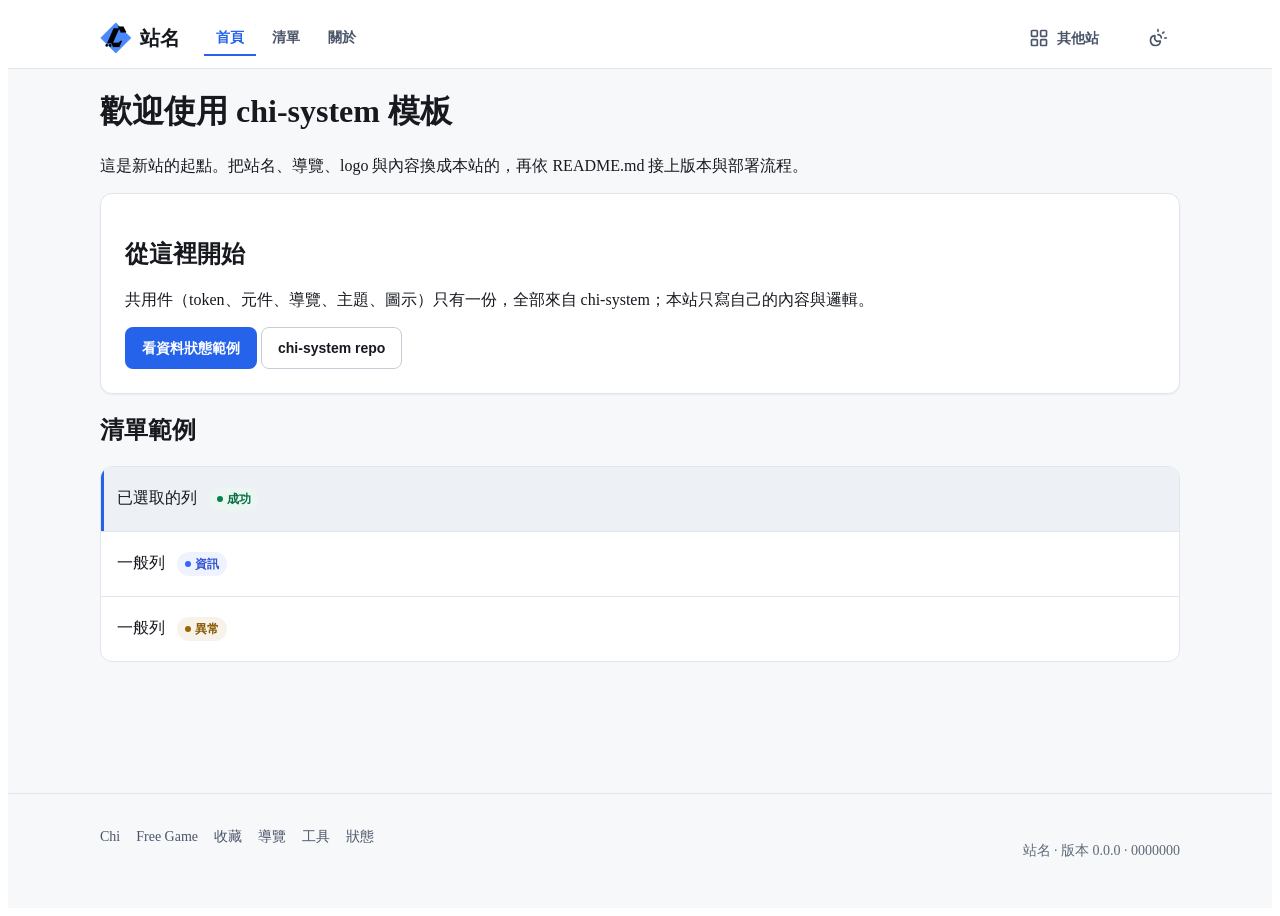
==== template/index.html @ 46c9902d "Add template/ (index, states, release.json, README); bump SYSTEM.md to v1.18; update repo README" ====
<!doctype html>
<!-- chi-system template/index.html — 新站起始頁（SYSTEM.md 第 15 節第 7 步）
  用法：把整個 template/ 複製為新站的起點，再依 README.md 調整。
  - 站名、站 ID、本站導覽、logo 都還是佔位值，務必換成本站的內容。
  - 共用件（theme.js、tokens.css、components.css、navigation.css、icons.svg、logo/）
    在此用 ../ 相對路徑，只供在 chi-system 內預覽；正式站改為釘版引用（見 README.md），
    不得熱連結 chi-system 的 main 分支。
  - 頁尾版本識別（.chi-footer__meta）由建置期注入，與本站 version.json 同源，不得手寫死。
  - 四種資料狀態的範例見同目錄的 states.html。
-->
<html lang="zh-Hant" data-chi-theme="light" data-chi-theme-mode="system">
<head>
  <meta charset="utf-8">
  <meta name="viewport" content="width=device-width, initial-scale=1">
  <meta name="color-scheme" content="light dark">
  <title>站名</title>
  <script src="../theme.js"></script>
  <link rel="stylesheet" href="../tokens.css">
  <link rel="stylesheet" href="../components.css">
  <link rel="stylesheet" href="../navigation.css">
</head>
<body>
  <div class="chi-page">
    <header class="chi-header">
      <div class="chi-header__inner">
        <!-- 1. Logo + 站名，點擊回該站首頁 -->
        <a class="chi-header__brand" href="/">
          <img class="chi-header__logo chi-header__logo--light" src="../logo/chi-b.png" alt="站名" width="32" height="32">
          <img class="chi-header__logo chi-header__logo--dark" src="../logo/chi-w.png" alt="站名" width="32" height="32">
          <span>站名</span>
        </a>

        <!-- 2. 本站主要導覽：目前頁加 aria-current="page" -->
        <nav class="chi-header__nav" aria-label="本站導覽">
          <a class="chi-nav-link" href="/" aria-current="page">首頁</a>
          <a class="chi-nav-link" href="/list">清單</a>
          <a class="chi-nav-link" href="/about">關於</a>
        </nav>

        <!-- 3. 跨站導覽入口：由 sites.json 產生（以下六站為範例內容） -->
        <details class="chi-header__sites">
          <summary class="chi-sites__button" aria-label="其他 Chi 網站">
            <svg class="chi-icon" aria-hidden="true"><use href="../icons.svg#layout-grid"></use></svg>
            <span>其他站</span>
          </summary>
          <div class="chi-sites__panel">
            <a class="chi-sites__item" href="https://chi.qzz.io">
              <svg class="chi-icon" aria-hidden="true"><use href="../icons.svg#house"></use></svg>
              <span><span class="chi-sites__name">Chi</span><br><span class="chi-sites__desc">個人站</span></span>
            </a>
            <a class="chi-sites__item" href="https://fg.chi.qzz.io">
              <svg class="chi-icon" aria-hidden="true"><use href="../icons.svg#gamepad-2"></use></svg>
              <span><span class="chi-sites__name">Free Game</span><br><span class="chi-sites__desc">免費遊戲資訊</span></span>
            </a>
            <a class="chi-sites__item" href="https://merch.chi.qzz.io">
              <svg class="chi-icon" aria-hidden="true"><use href="../icons.svg#shopping-bag"></use></svg>
              <span><span class="chi-sites__name">收藏</span><br><span class="chi-sites__desc">模型與收藏紀錄</span></span>
            </a>
            <a class="chi-sites__item" href="https://nav.chi.qzz.io">
              <svg class="chi-icon" aria-hidden="true"><use href="../icons.svg#compass"></use></svg>
              <span><span class="chi-sites__name">導覽</span><br><span class="chi-sites__desc">常用連結導覽</span></span>
            </a>
            <a class="chi-sites__item" href="https://h.chi.qzz.io">
              <svg class="chi-icon" aria-hidden="true"><use href="../icons.svg#wrench"></use></svg>
              <span><span class="chi-sites__name">工具</span><br><span class="chi-sites__desc">實用小工具</span></span>
            </a>
            <a class="chi-sites__item" href="https://status.chi.qzz.io">
              <svg class="chi-icon" aria-hidden="true"><use href="../icons.svg#activity"></use></svg>
              <span><span class="chi-sites__name">狀態</span><br><span class="chi-sites__desc">服務狀態</span></span>
            </a>
          </div>
        </details>

        <!-- 4. 主題切換按鈕（三態） -->
        <button class="chi-header__theme" type="button" data-chi-theme-toggle aria-label="切換主題（目前：跟隨系統）">
          <svg class="chi-icon" aria-hidden="true"><use href="../icons.svg#sun-moon"></use></svg>
        </button>
      </div>
    </header>

    <main class="chi-main">
      <div class="chi-container">
        <h1>歡迎使用 chi-system 模板</h1>
        <p>這是新站的起點。把站名、導覽、logo 與內容換成本站的，再依 README.md 接上版本與部署流程。</p>

        <section class="chi-card">
          <h2>從這裡開始</h2>
          <p>共用件（token、元件、導覽、主題、圖示）只有一份，全部來自 chi-system；本站只寫自己的內容與邏輯。</p>
          <div>
            <a class="chi-btn chi-btn--primary" href="./states.html">看資料狀態範例</a>
            <a class="chi-btn chi-btn--secondary" href="https://github.com/47tsai/chi-system">chi-system repo</a>
          </div>
        </section>

        <section>
          <h2>清單範例</h2>
          <ul class="chi-list">
            <li class="chi-list__item" aria-selected="true">
              <span>已選取的列</span>
              <span class="chi-badge chi-badge--success"><span class="chi-badge__dot" aria-hidden="true"></span>成功</span>
            </li>
            <li class="chi-list__item">
              <span>一般列</span>
              <span class="chi-badge chi-badge--info"><span class="chi-badge__dot" aria-hidden="true"></span>資訊</span>
            </li>
            <li class="chi-list__item">
              <span>一般列</span>
              <span class="chi-badge chi-badge--warning"><span class="chi-badge__dot" aria-hidden="true"></span>異常</span>
            </li>
          </ul>
        </section>
      </div>
    </main>

    <footer class="chi-footer">
      <div class="chi-footer__inner">
        <ul class="chi-footer__sites">
          <li><a href="https://chi.qzz.io">Chi</a></li>
          <li><a href="https://fg.chi.qzz.io">Free Game</a></li>
          <li><a href="https://merch.chi.qzz.io">收藏</a></li>
          <li><a href="https://nav.chi.qzz.io">導覽</a></li>
          <li><a href="https://h.chi.qzz.io">工具</a></li>
          <li><a href="https://status.chi.qzz.io">狀態</a></li>
        </ul>
        <!-- 頁尾版本識別：由建置期注入，與本站 version.json 同源（第 13 節）。以下為佔位值。 -->
        <p class="chi-footer__meta">站名 · 版本 0.0.0 · 0000000</p>
      </div>
    </footer>
  </div>
</body>
</html>
---- tokens.css ----
/* chi-system tokens.css — 視覺 token 唯一來源（SYSTEM.md 第 4 節、第 15 節第 5 步）
 *
 * 兩套完整配對：:root 為淺色預設，[data-chi-theme="dark"] 覆寫深色。
 * 實際生效主題由 theme.js 寫在 <html data-chi-theme="light|dark">（第 5 節）；
 * 本檔依該屬性切換，不讀 localStorage、不判斷 prefers-color-scheme。
 * 各站不得寫死本檔已涵蓋的數值，一律引用變數；需要新數值時先在 chi-system
 * 新增語意名稱、發新版，各站再升級（第 4 節）。
 * 斷點不是 CSS 變數，不在本檔定義（見 breakpoints.json，第 4 節）。
 *
 * 色溫：中性偏冷（灰階同取 220 色相、低飽和），淺深兩套共用同一色溫家族。
 * 品牌藍 #4A88FC 保留給 logo 與站識別色；accent 另取同色相、對比過 AA 的值，
 * 因為 #4A88FC 作連結文字對淺色底只有 3.18:1、白字按鈕只有 3.38:1，皆未達 AA。
 * 對比驗收（WCAG 2.2 AA，一般文字 4.5:1、focus 3:1）見檔尾附表；驗算腳本與
 * 完整結果記錄於本檔對應的變更說明，不另存數值副本。
 */

/* ---------- 淺色（預設） ---------- */
:root {
  color-scheme: light;

  /* 表面：canvas 非純白（DESIGN.md 7.2） */
  --chi-color-canvas: #f7f8fa;
  --chi-color-surface: #ffffff;
  --chi-color-surface-raised: #ffffff;
  --chi-color-surface-sunken: #edf0f4;

  /* 文字：四級皆須過 AA（muted 亦然，DESIGN.md 7.3） */
  --chi-color-text-primary: #17191f;
  --chi-color-text-secondary: #4a5568;
  --chi-color-text-muted: #5f6b7a;
  --chi-color-text-disabled: #9aa3af;

  /* 邊框：細邊框原則 */
  --chi-color-border-subtle: #e2e6ec;
  --chi-color-border-strong: #c6cdd6;

  /* 品牌主色：連結文字與主要操作皆用此值（白字按鈕 5.17:1、連結文字 4.86:1） */
  --chi-color-accent: #2563eb;
  --chi-color-accent-hover: #1d4ed8;
  --chi-color-accent-active: #1e40af;
  --chi-color-on-accent: #ffffff;

  /* focus-ring 預設沿用 accent（DESIGN.md 7.2）；對 canvas 4.86:1、對 surface 5.17:1，
     (A) 相鄰對比與 (B) 狀態變化對比皆過 3:1。外框須以 outline-offset 2px 落在元件外，
     使相鄰色為背景而非元件本身（見 --chi-focus-offset）。 */
  --chi-color-focus-ring: var(--chi-color-accent);

  /* 語意色：DESIGN.md 7.2 定案值（Adobe Spectrum 900 階）。-bg 為徽章淡背景，
     -strong 為淡背景上的文字色：驗算發現 900 文字色配淡背景在淺色只有約 4.0:1，
     未達 AA，故徽章文字用同色相加深 15% 的 -strong（對淡背景約 5.6:1），
     一般背景上的狀態文字仍用 900 本色。 */
  --chi-color-success: #05834e;
  --chi-color-success-bg: #ebf5f1;
  --chi-color-success-strong: #046f42;
  --chi-color-warning: #9e6600;
  --chi-color-warning-bg: #f7f3eb;
  --chi-color-warning-strong: #865700;
  --chi-color-danger: #d73220;
  --chi-color-danger-bg: #fcefed;
  --chi-color-danger-strong: #b72a1b;
  --chi-color-info: #3b63fb;
  --chi-color-info-bg: #eff3ff;
  --chi-color-info-strong: #3254d5;

  /* 字型：系統內建堆疊，不載入遠端字型（第 7 節） */
  --chi-font-sans: -apple-system, blinkmacsystemfont, "Segoe UI", "Noto Sans TC",
    "PingFang TC", "Microsoft JhengHei", "Helvetica Neue", Arial, sans-serif;
  --chi-font-mono: ui-monospace, "SF Mono", "Cascadia Code", "JetBrains Mono",
    Menlo, Consolas, "Noto Sans Mono TC", monospace;

  /* 字級／行高／字重：層級主要靠大小與字重（DESIGN.md 7.3） */
  --chi-font-size-display: 36px;
  --chi-line-height-display: 44px;
  --chi-font-weight-display: 800;
  --chi-font-size-page-title: 28px;
  --chi-line-height-page-title: 36px;
  --chi-font-weight-page-title: 700;
  --chi-font-size-section-title: 20px;
  --chi-line-height-section-title: 28px;
  --chi-font-weight-section-title: 700;
  --chi-font-size-card-title: 16px;
  --chi-line-height-card-title: 24px;
  --chi-font-weight-card-title: 600;
  --chi-font-size-body: 16px;
  --chi-line-height-body: 26px;
  --chi-font-weight-body: 400;
  --chi-font-size-body-small: 14px;
  --chi-line-height-body-small: 22px;
  --chi-font-weight-body-small: 400;
  --chi-font-size-caption: 12px;
  --chi-line-height-caption: 18px;
  --chi-font-weight-caption: 400;
  --chi-font-size-label: 14px;
  --chi-line-height-label: 20px;
  --chi-font-weight-label: 600;
  --chi-font-size-code: 14px;
  --chi-line-height-code: 22px;
  --chi-font-weight-code: 400;

  /* 標題字距略收緊（中文實測前保守值，見 DESIGN.md 7.3） */
  --chi-letter-spacing-display: -0.01em;
  --chi-letter-spacing-page-title: -0.01em;

  /* 間距：8px 基準，三級語意（DESIGN.md 7.4） */
  --chi-space-1: 4px;
  --chi-space-2: 8px;
  --chi-space-3: 12px;
  --chi-space-4: 16px;
  --chi-space-5: 24px;
  --chi-space-6: 32px;
  --chi-space-7: 48px;
  --chi-space-8: 64px;
  --chi-space-section: 48px;
  --chi-space-group: 24px;
  --chi-space-item: 16px;
  --chi-space-inline: 8px;

  /* 圓角：依元件分級（DESIGN.md 7.5） */
  --chi-radius-sm: 6px;
  --chi-radius-md: 8px;
  --chi-radius-lg: 12px;
  --chi-radius-xl: 16px;
  --chi-radius-full: 999px;

  /* 陰影：淺色以邊框為主、柔影為輔（DESIGN.md 7.6） */
  --chi-shadow-whisper: 0 1px 2px rgb(16 24 40 / 0.06);
  --chi-shadow-raised: 0 1px 3px rgb(16 24 40 / 0.06), 0 4px 12px rgb(16 24 40 / 0.08);
  --chi-shadow-overlay: 0 2px 8px rgb(16 24 40 / 0.08), 0 12px 32px rgb(16 24 40 / 0.16);

  /* Focus Appearance 幾何（DESIGN.md 7.6）：外框 2px（WCAG 2.4.13 面積下限）、
     偏移 2px、形狀跟隨元件圓角；實際 :focus-visible 規則在 components.css。 */
  --chi-focus-width: 2px;
  --chi-focus-offset: 2px;

  /* 版面（與寬度相關但非媒體查詢條件者，仍為一般 token，第 4 節） */
  --chi-layout-header-height: 60px;
  --chi-layout-content-max: 1080px;

  /* 元件尺寸：舒適模式；觸控目標下限 44px，緊湊只縮間距與列高、不縮觸控目標 */
  --chi-size-control: 40px;
  --chi-size-control-compact: 36px;
  --chi-size-touch-min: 44px;
  --chi-size-list-row: 48px;
  --chi-size-list-row-compact: 40px;

  /* 動效：只服務狀態變化（DESIGN.md 7.8）；減少動態偏好時關閉（見 components.css） */
  --chi-duration: 150ms;
}

/* 緊湊密度：與舒適共用同一套間距角色、取較小值（DESIGN.md 7.4）；
   用法：在需要緊湊的容器上加 data-chi-density="compact"。 */
[data-chi-density="compact"] {
  --chi-space-section: 32px;
  --chi-space-group: 16px;
  --chi-space-item: 12px;
  --chi-size-control: var(--chi-size-control-compact);
  --chi-size-list-row: var(--chi-size-list-row-compact);
}

/* ---------- 深色 ---------- */
[data-chi-theme="dark"] {
  color-scheme: dark;

  /* 表面：canvas 非純黑；深度以明度階梯與邊框為主（DESIGN.md 7.6） */
  --chi-color-canvas: #131519;
  --chi-color-surface: #1b1e24;
  --chi-color-surface-raised: #23272f;
  --chi-color-surface-sunken: #0d0f12;

  --chi-color-text-primary: #f2f4f7;
  --chi-color-text-secondary: #b9c0cc;
  --chi-color-text-muted: #8b94a1;
  --chi-color-text-disabled: #5c6570;

  --chi-color-border-subtle: #2a2f38;
  --chi-color-border-strong: #3d434e;

  /* 深色 accent 提亮：連結文字對 canvas 6.75:1；主要操作按鈕用深色字
     （白字對此色只有 2.71:1，未達 AA），active 態即品牌藍 #4a88fc。 */
  --chi-color-accent: #6b9bff;
  --chi-color-accent-hover: #84adff;
  --chi-color-accent-active: #4a88fc;
  --chi-color-on-accent: #131519;

  /* focus-ring 沿用 accent：對 canvas 6.75:1、對 surface 6.17:1 */
  --chi-color-success: #099d59;
  --chi-color-success-bg: #12231f;
  --chi-color-success-strong: #099d59;
  --chi-color-warning: #ba7c00;
  --chi-color-warning-bg: #241f16;
  --chi-color-warning-strong: #ba7c00;
  --chi-color-danger: #fc432e;
  --chi-color-danger-bg: #2a1a1b;
  --chi-color-danger-strong: #fc432e;
  --chi-color-info: #5681ff;
  --chi-color-info-bg: #1a2030;
  --chi-color-info-strong: #5681ff;

  /* 深色陰影只輔助明度階梯與邊框（DESIGN.md 7.6） */
  --chi-shadow-whisper: none;
  --chi-shadow-raised: 0 4px 16px rgb(0 0 0 / 0.4);
  --chi-shadow-overlay: 0 16px 40px rgb(0 0 0 / 0.5);
}

/*
 * 對比驗收附表（WCAG 2.2 AA，實測值，2026-11-09 驗算）
 * 淺色：text-primary 16.53:1、text-secondary 7.08:1、text-muted 5.11:1（皆對 canvas）；
 *   accent 連結文字 4.86:1、白字按鈕 5.17:1；語意色文字對 canvas 約 4.53:1；
 *   語意 -strong 文字對 -bg 約 5.6:1；focus-ring 對 canvas 4.86:1。
 * 深色：text-primary 16.59:1、text-secondary 9.99:1、text-muted 5.96:1（皆對 canvas）；
 *   accent 連結文字 6.75:1、深色字按鈕 6.75:1；語意色文字對 canvas 約 5.20:1；
 *   語意文字對 -bg 約 4.6:1；focus-ring 對 canvas 6.75:1。
 * text-muted 淺色初選 #667085 對 sunken 只有 4.35:1，已改為 #5f6b7a（4.75:1）。
 * text-disabled 僅限真正不可操作的元件，適用 WCAG inactive 豁免（DESIGN.md 7.2）。
 */
---- components.css ----
/* chi-system components.css — 元件樣式唯一來源（SYSTEM.md 第 9 節、第 15 節第 6 步）
 *
 * 涵蓋 DESIGN.md 第 7.7 節基礎示例表的元件：按鈕、文字輸入、Checkbox、Radio、
 * Switch、Select、Tabs、卡片、清單／表格列、徽章／狀態標示、導覽連結、對話框，
 * 以及四種資料狀態（載入中、空、錯誤、成功）。未列出的元件（日期選擇、檔案上傳、
 * 滑桿等）使用前須另行定義適用狀態，不得直接沿用近似元件（DESIGN.md 第 7.7 節）。
 * 全部數值引用 tokens.css 的變數；各站不得另寫元件樣式，需要新元件時先在
 * chi-system 補齊並附範例。介面不使用 Emoji，狀態用圖示加文字表達（第 9 節）。
 * 類別命名：.chi-<元件>，修飾以 --<變體>；狀態以屬性或 class 呈現，見各節註解。
 */

/* ---------- 共通 ---------- */

/* focus-visible：全站統一，外框 2px、偏移 2px、形狀跟隨元件圓角（DESIGN.md 7.6） */
:where(.chi-btn, .chi-input, .chi-select, .chi-textarea, .chi-check__input,
  .chi-radio__input, .chi-switch__input, .chi-tab, .chi-card--clickable,
  .chi-list__item--clickable, .chi-nav-link, .chi-dialog__close):focus-visible {
  outline: var(--chi-focus-width) solid var(--chi-color-focus-ring);
  outline-offset: var(--chi-focus-offset);
}

/* 動效只服務狀態變化；減少動態偏好時關閉（DESIGN.md 7.8） */
@media (prefers-reduced-motion: reduce) {
  .chi-btn,
  .chi-input,
  .chi-select,
  .chi-textarea,
  .chi-card,
  .chi-list__item,
  .chi-tab,
  .chi-nav-link {
    transition: none;
  }

  .chi-spinner {
    animation: none;
  }
}

/* 圖示尺寸：與 icons.svg 的 <use> 搭配 */
.chi-icon {
  width: 20px;
  height: 20px;
  flex: none;
}

.chi-icon--sm {
  width: 16px;
  height: 16px;
}

.chi-icon--lg {
  width: 24px;
  height: 24px;
}

/* ---------- 按鈕 ---------- */

.chi-btn {
  display: inline-flex;
  align-items: center;
  justify-content: center;
  gap: var(--chi-space-2);
  min-height: var(--chi-size-control);
  padding: 0 var(--chi-space-4);
  border: 1px solid transparent;
  border-radius: var(--chi-radius-md);
  font-family: var(--chi-font-sans);
  font-size: var(--chi-font-size-label);
  line-height: var(--chi-line-height-label);
  font-weight: var(--chi-font-weight-label);
  cursor: pointer;
  text-decoration: none;
  white-space: nowrap;
  transition:
    background-color var(--chi-duration),
    border-color var(--chi-duration),
    color var(--chi-duration);
}

.chi-btn--sm {
  min-height: 32px;
  padding: 0 var(--chi-space-3);
  font-size: var(--chi-font-size-body-small);
  line-height: var(--chi-line-height-body-small);
}

.chi-btn--primary {
  background-color: var(--chi-color-accent);
  color: var(--chi-color-on-accent);
}

.chi-btn--primary:hover {
  background-color: var(--chi-color-accent-hover);
}

.chi-btn--primary:active {
  background-color: var(--chi-color-accent-active);
}

.chi-btn--secondary {
  background-color: var(--chi-color-surface);
  border-color: var(--chi-color-border-strong);
  color: var(--chi-color-text-primary);
}

.chi-btn--secondary:hover {
  background-color: var(--chi-color-surface-sunken);
}

.chi-btn--ghost {
  background-color: transparent;
  color: var(--chi-color-text-primary);
}

.chi-btn--ghost:hover {
  background-color: var(--chi-color-surface-sunken);
}

.chi-btn--danger {
  background-color: var(--chi-color-danger);
  color: #ffffff;
}

.chi-btn--danger:hover {
  filter: brightness(0.92);
}

.chi-btn--danger:active {
  filter: brightness(0.85);
}

/* disabled：降明度並移除互動提示（DESIGN.md 7.7） */
.chi-btn:disabled {
  opacity: 0.5;
  cursor: not-allowed;
}

.chi-btn:disabled:hover {
  filter: none;
}

/* ---------- 連結 ---------- */

.chi-link {
  color: var(--chi-color-accent);
  text-decoration: none;
}

.chi-link:hover {
  text-decoration: underline;
}

/* ---------- 表單欄位 ---------- */

.chi-field {
  display: flex;
  flex-direction: column;
  gap: var(--chi-space-2);
}

.chi-field__label {
  font-size: var(--chi-font-size-label);
  line-height: var(--chi-line-height-label);
  font-weight: var(--chi-font-weight-label);
  color: var(--chi-color-text-primary);
}

.chi-field__hint {
  font-size: var(--chi-font-size-body-small);
  line-height: var(--chi-line-height-body-small);
  color: var(--chi-color-text-secondary);
}

.chi-field__error {
  display: flex;
  align-items: center;
  gap: var(--chi-space-1);
  font-size: var(--chi-font-size-body-small);
  line-height: var(--chi-line-height-body-small);
  color: var(--chi-color-danger);
}

.chi-input,
.chi-select,
.chi-textarea {
  min-height: var(--chi-size-control);
  padding: 0 var(--chi-space-3);
  border: 1px solid var(--chi-color-border-strong);
  border-radius: var(--chi-radius-md);
  background-color: var(--chi-color-surface);
  color: var(--chi-color-text-primary);
  font-family: var(--chi-font-sans);
  font-size: var(--chi-font-size-body);
  line-height: var(--chi-line-height-body);
  transition: border-color var(--chi-duration);
}

.chi-input:hover,
.chi-select:hover,
.chi-textarea:hover {
  border-color: var(--chi-color-text-muted);
}

.chi-input:focus,
.chi-select:focus,
.chi-textarea:focus {
  border-color: var(--chi-color-accent);
  outline: none;
}

/* placeholder 屬一般文字，同樣須過 AA（SYSTEM.md 第 11 節） */
.chi-input::placeholder,
.chi-textarea::placeholder {
  color: var(--chi-color-text-muted);
}

.chi-textarea {
  min-height: 96px;
  padding: var(--chi-space-3);
  resize: vertical;
}

.chi-input:disabled,
.chi-select:disabled,
.chi-textarea:disabled {
  background-color: var(--chi-color-surface-sunken);
  color: var(--chi-color-text-disabled);
  cursor: not-allowed;
}

/* 錯誤：邊框變色之外，同時有錯誤文字與圖示，不只靠顏色（DESIGN.md 7.7） */
.chi-field--error .chi-input,
.chi-field--error .chi-select,
.chi-field--error .chi-textarea {
  border-color: var(--chi-color-danger);
}

/* Select：原生 select + 以 icons.svg 的 chevron-down 作指示，不另寫下拉邏輯 */
.chi-select-wrap {
  position: relative;
  display: flex;
}

.chi-select {
  appearance: none;
  width: 100%;
  padding-right: 36px;
  cursor: pointer;
}

.chi-select-wrap .chi-icon {
  position: absolute;
  right: var(--chi-space-3);
  top: 50%;
  transform: translateY(-50%);
  pointer-events: none;
  color: var(--chi-color-text-secondary);
}

/* ---------- Checkbox / Radio / Switch ---------- */

.chi-check,
.chi-radio {
  display: inline-flex;
  align-items: center;
  gap: var(--chi-space-2);
  min-height: var(--chi-size-touch-min);
  cursor: pointer;
  font-size: var(--chi-font-size-body);
  line-height: var(--chi-line-height-body);
  color: var(--chi-color-text-primary);
}

.chi-check__input,
.chi-radio__input {
  appearance: none;
  width: 18px;
  height: 18px;
  flex: none;
  margin: 0;
  border: 1px solid var(--chi-color-border-strong);
  background-color: var(--chi-color-surface);
  cursor: pointer;
  transition:
    background-color var(--chi-duration),
    border-color var(--chi-duration);
}

.chi-check__input {
  border-radius: var(--chi-radius-sm);
}

.chi-radio__input {
  border-radius: var(--chi-radius-full);
}

/* 勾選以勾記與底色並行，不只靠顏色（DESIGN.md 7.7） */
.chi-check__input:checked {
  background-color: var(--chi-color-accent);
  border-color: var(--chi-color-accent);
  background-image: url("data:image/svg+xml,%3Csvg xmlns='http://www.w3.org/2000/svg' viewBox='0 0 24 24' fill='none' stroke='white' stroke-width='3' stroke-linecap='round' stroke-linejoin='round'%3E%3Cpath d='M20 6 9 17l-5-5'/%3E%3C/svg%3E");
  background-size: 14px;
  background-position: center;
  background-repeat: no-repeat;
}

.chi-radio__input:checked {
  border-color: var(--chi-color-accent);
  border-width: 5px;
  background-color: var(--chi-color-surface);
}

.chi-check__input:disabled,
.chi-radio__input:disabled {
  opacity: 0.5;
  cursor: not-allowed;
}

.chi-check:has(.chi-check__input:disabled),
.chi-radio:has(.chi-radio__input:disabled) {
  color: var(--chi-color-text-disabled);
  cursor: not-allowed;
}

.chi-switch {
  display: inline-flex;
  align-items: center;
  gap: var(--chi-space-2);
  min-height: var(--chi-size-touch-min);
  cursor: pointer;
  font-size: var(--chi-font-size-body);
  line-height: var(--chi-line-height-body);
  color: var(--chi-color-text-primary);
}

.chi-switch__input {
  appearance: none;
  width: 44px;
  height: 24px;
  flex: none;
  margin: 0;
  border-radius: var(--chi-radius-full);
  background-color: var(--chi-color-border-strong);
  cursor: pointer;
  transition: background-color var(--chi-duration);
  position: relative;
}

.chi-switch__input::after {
  content: "";
  position: absolute;
  top: 3px;
  left: 3px;
  width: 18px;
  height: 18px;
  border-radius: var(--chi-radius-full);
  background-color: #ffffff;
  transition: transform var(--chi-duration);
}

.chi-switch__input:checked {
  background-color: var(--chi-color-accent);
}

.chi-switch__input:checked::after {
  transform: translateX(20px);
}

.chi-switch__input:disabled {
  opacity: 0.5;
  cursor: not-allowed;
}

/* ---------- Tabs ---------- */

.chi-tabs {
  display: flex;
  gap: var(--chi-space-1);
  border-bottom: 1px solid var(--chi-color-border-subtle);
  overflow-x: auto;
}

.chi-tab {
  padding: var(--chi-space-3) var(--chi-space-4);
  border: none;
  border-bottom: 2px solid transparent;
  margin-bottom: -1px;
  background: none;
  color: var(--chi-color-text-secondary);
  font-family: var(--chi-font-sans);
  font-size: var(--chi-font-size-label);
  line-height: var(--chi-line-height-label);
  font-weight: var(--chi-font-weight-label);
  cursor: pointer;
  white-space: nowrap;
  transition:
    color var(--chi-duration),
    border-color var(--chi-duration);
}

.chi-tab:hover {
  color: var(--chi-color-text-primary);
}

/* selected：底線、字重與顏色並行，不只靠顏色（DESIGN.md 7.7） */
.chi-tab[aria-selected="true"] {
  color: var(--chi-color-text-primary);
  font-weight: 700;
  border-bottom-color: var(--chi-color-accent);
}

/* ---------- 卡片 ---------- */

.chi-card {
  background-color: var(--chi-color-surface);
  border: 1px solid var(--chi-color-border-subtle);
  border-radius: var(--chi-radius-lg);
  padding: var(--chi-space-5);
  box-shadow: var(--chi-shadow-whisper);
}

.chi-card__title {
  margin: 0 0 var(--chi-space-2);
  font-size: var(--chi-font-size-card-title);
  line-height: var(--chi-line-height-card-title);
  font-weight: var(--chi-font-weight-card-title);
  color: var(--chi-color-text-primary);
}

.chi-card__body {
  font-size: var(--chi-font-size-body);
  line-height: var(--chi-line-height-body);
  color: var(--chi-color-text-primary);
}

.chi-card__actions {
  display: flex;
  gap: var(--chi-space-2);
  margin-top: var(--chi-space-4);
}

.chi-card--clickable {
  cursor: pointer;
  text-decoration: none;
  color: inherit;
  display: block;
  transition:
    border-color var(--chi-duration),
    box-shadow var(--chi-duration);
}

.chi-card--clickable:hover {
  border-color: var(--chi-color-border-strong);
  box-shadow: var(--chi-shadow-raised);
}

/* ---------- 清單與表格 ---------- */

.chi-list {
  list-style: none;
  margin: 0;
  padding: 0;
  background-color: var(--chi-color-surface);
  border: 1px solid var(--chi-color-border-subtle);
  border-radius: var(--chi-radius-lg);
  overflow: hidden;
}

.chi-list__item {
  display: flex;
  align-items: center;
  gap: var(--chi-space-3);
  min-height: var(--chi-size-list-row);
  padding: var(--chi-space-2) var(--chi-space-4);
  border-bottom: 1px solid var(--chi-color-border-subtle);
  color: var(--chi-color-text-primary);
}

.chi-list__item:last-child {
  border-bottom: none;
}

.chi-list__item--clickable {
  cursor: pointer;
  text-decoration: none;
  transition: background-color var(--chi-duration);
}

.chi-list__item--clickable:hover {
  background-color: var(--chi-color-surface-sunken);
}

/* selected：accent 細標記 + 底色並行（DESIGN.md 7.7） */
.chi-list__item[aria-selected="true"] {
  background-color: var(--chi-color-surface-sunken);
  box-shadow: inset 3px 0 0 var(--chi-color-accent);
}

.chi-table-wrap {
  overflow-x: auto;
  border: 1px solid var(--chi-color-border-subtle);
  border-radius: var(--chi-radius-lg);
  background-color: var(--chi-color-surface);
}

.chi-table {
  width: 100%;
  border-collapse: collapse;
  font-size: var(--chi-font-size-body);
  line-height: var(--chi-line-height-body);
  color: var(--chi-color-text-primary);
}

.chi-table th {
  text-align: left;
  padding: var(--chi-space-3) var(--chi-space-4);
  border-bottom: 1px solid var(--chi-color-border-strong);
  font-size: var(--chi-font-size-label);
  line-height: var(--chi-line-height-label);
  font-weight: var(--chi-font-weight-label);
  color: var(--chi-color-text-secondary);
  white-space: nowrap;
}

.chi-table td {
  padding: var(--chi-space-3) var(--chi-space-4);
  border-bottom: 1px solid var(--chi-color-border-subtle);
}

.chi-table tr:last-child td {
  border-bottom: none;
}

.chi-table tbody tr:hover {
  background-color: var(--chi-color-surface-sunken);
}

.chi-table tr[aria-selected="true"] {
  background-color: var(--chi-color-surface-sunken);
  box-shadow: inset 3px 0 0 var(--chi-color-accent);
}

/* ---------- 徽章與狀態 ---------- */

.chi-badge {
  display: inline-flex;
  align-items: center;
  gap: var(--chi-space-1);
  min-height: 24px;
  padding: 0 var(--chi-space-2);
  border-radius: var(--chi-radius-full);
  font-size: var(--chi-font-size-caption);
  line-height: var(--chi-line-height-caption);
  font-weight: 600;
  white-space: nowrap;
}

.chi-badge__dot {
  width: 6px;
  height: 6px;
  flex: none;
  border-radius: var(--chi-radius-full);
}

.chi-badge--success {
  background-color: var(--chi-color-success-bg);
  color: var(--chi-color-success-strong);
}

.chi-badge--success .chi-badge__dot {
  background-color: var(--chi-color-success);
}

.chi-badge--warning {
  background-color: var(--chi-color-warning-bg);
  color: var(--chi-color-warning-strong);
}

.chi-badge--warning .chi-badge__dot {
  background-color: var(--chi-color-warning);
}

.chi-badge--danger {
  background-color: var(--chi-color-danger-bg);
  color: var(--chi-color-danger-strong);
}

.chi-badge--danger .chi-badge__dot {
  background-color: var(--chi-color-danger);
}

.chi-badge--info {
  background-color: var(--chi-color-info-bg);
  color: var(--chi-color-info-strong);
}

.chi-badge--info .chi-badge__dot {
  background-color: var(--chi-color-info);
}

/* ---------- 對話框 ---------- */

/* 容器層不定義 focus-visible，改定義 Focus Management：開啟時焦點移入對話框、
   焦點限制在對話框內、關閉後焦點返回觸發處（DESIGN.md 7.7，對話框列）。 */
.chi-dialog {
  border: none;
  border-radius: var(--chi-radius-xl);
  background-color: var(--chi-color-surface-raised);
  color: var(--chi-color-text-primary);
  box-shadow: var(--chi-shadow-overlay);
  padding: var(--chi-space-5);
  max-width: 480px;
  width: calc(100% - 32px);
}

.chi-dialog::backdrop {
  background-color: rgb(0 0 0 / 0.5);
}

[data-chi-theme="dark"] .chi-dialog::backdrop {
  background-color: rgb(0 0 0 / 0.6);
}

.chi-dialog__title {
  margin: 0 0 var(--chi-space-2);
  font-size: var(--chi-font-size-section-title);
  line-height: var(--chi-line-height-section-title);
  font-weight: var(--chi-font-weight-section-title);
  color: var(--chi-color-text-primary);
}

.chi-dialog__body {
  font-size: var(--chi-font-size-body);
  line-height: var(--chi-line-height-body);
  color: var(--chi-color-text-primary);
}

.chi-dialog__actions {
  display: flex;
  justify-content: flex-end;
  gap: var(--chi-space-2);
  margin-top: var(--chi-space-5);
}

/* ---------- 資料狀態 ---------- */

.chi-state {
  padding: var(--chi-space-7) var(--chi-space-5);
  text-align: center;
}

.chi-state__icon {
  width: 48px;
  height: 48px;
  margin: 0 auto var(--chi-space-4);
  color: var(--chi-color-text-muted);
}

.chi-state__title {
  margin: 0 0 var(--chi-space-2);
  font-size: var(--chi-font-size-section-title);
  line-height: var(--chi-line-height-section-title);
  font-weight: var(--chi-font-weight-section-title);
  color: var(--chi-color-text-primary);
}

.chi-state__desc {
  margin: 0 auto;
  max-width: 420px;
  font-size: var(--chi-font-size-body-small);
  line-height: var(--chi-line-height-body-small);
  color: var(--chi-color-text-secondary);
}

.chi-state__action {
  margin-top: var(--chi-space-4);
}

/* 載入中：有載入指示，不留整頁空白；不造成版面跳動（SYSTEM.md 第 9 節） */
.chi-spinner {
  width: 24px;
  height: 24px;
  border: 3px solid var(--chi-color-border-subtle);
  border-top-color: var(--chi-color-accent);
  border-radius: var(--chi-radius-full);
  animation: chi-spin 0.8s linear infinite;
}

@keyframes chi-spin {
  to {
    transform: rotate(360deg);
  }
}

/* 骨架：載入時佔位，避免版面跳動 */
.chi-skeleton {
  background-color: var(--chi-color-surface-sunken);
  border-radius: var(--chi-radius-sm);
  min-height: 16px;
}
---- navigation.css ----
/* chi-system navigation.css — header、跨站導覽與頁尾（SYSTEM.md 第 8 節、第 15 節第 6 步）
 *
 * Header 固定四段、順序一致（SYSTEM.md 第 8 節）：1. Logo + 站名、2. 本站主要導覽、
 * 3. 跨站導覽入口（由 sites.json 產生）、4. 主題切換按鈕。各站不得自製另一種版式。
 * 跨站導覽與頁尾連結一律由 sites.json 產生，各站程式裡不得再出現手寫的站點 URL 清單。
 * 斷點依第 4 節：@media 寫字面 px 值，緊鄰上一行寫固定格式註解，不得用 CSS 變數。
 */

/* ---------- 版面結構 ---------- */

.chi-page {
  min-height: 100vh;
  display: flex;
  flex-direction: column;
  background-color: var(--chi-color-canvas);
  color: var(--chi-color-text-primary);
}

.chi-main {
  flex: 1;
}

.chi-container {
  max-width: var(--chi-layout-content-max);
  margin: 0 auto;
  padding: 0 var(--chi-space-4);
}

/* chi-breakpoint: chi-breakpoint-md */
@media (min-width: 768px) {
  .chi-container {
    padding: 0 var(--chi-space-5);
  }
}

/* ---------- Header ---------- */

.chi-header {
  position: sticky;
  top: 0;
  z-index: 50;
  height: var(--chi-layout-header-height);
  background-color: var(--chi-color-surface);
  border-bottom: 1px solid var(--chi-color-border-subtle);
}

.chi-header__inner {
  max-width: var(--chi-layout-content-max);
  height: 100%;
  margin: 0 auto;
  padding: 0 var(--chi-space-4);
  display: flex;
  align-items: center;
  gap: var(--chi-space-3);
}

/* chi-breakpoint: chi-breakpoint-md */
@media (min-width: 768px) {
  .chi-header__inner {
    padding: 0 var(--chi-space-5);
    gap: var(--chi-space-5);
  }
}

/* 1. Logo + 站名：點擊回該站首頁 */
.chi-header__brand {
  display: flex;
  align-items: center;
  gap: var(--chi-space-2);
  flex: none;
  color: var(--chi-color-text-primary);
  text-decoration: none;
  font-size: var(--chi-font-size-section-title);
  line-height: var(--chi-line-height-section-title);
  font-weight: var(--chi-font-weight-section-title);
}

.chi-header__logo {
  width: 32px;
  height: 32px;
  flex: none;
}

/* logo 依主題換白／黑 C（C 顏色規則，見 logo/README.md） */
[data-chi-theme="dark"] .chi-header__logo--light {
  display: none;
}

[data-chi-theme="light"] .chi-header__logo--dark {
  display: none;
}

/* 2. 本站主要導覽 */
/* 本站導覽：手機版橫向捲動，header、導覽與主要操作保持可用，不得整頁水平捲動 */
.chi-header__nav {
  display: flex;
  align-items: center;
  gap: var(--chi-space-1);
  min-width: 0;
  overflow-x: auto;
  scrollbar-width: none;
  flex: 1;
}

/* chi-breakpoint: chi-breakpoint-md */
@media (min-width: 768px) {
  .chi-header__nav {
    flex: none;
  }
}

.chi-header__nav::-webkit-scrollbar {
  display: none;
}

.chi-nav-link {
  flex: none;
  padding: var(--chi-space-2) var(--chi-space-3);
  border-radius: var(--chi-radius-md);
  color: var(--chi-color-text-secondary);
  font-size: var(--chi-font-size-label);
  line-height: var(--chi-line-height-label);
  font-weight: var(--chi-font-weight-label);
  text-decoration: none;
  white-space: nowrap;
  transition:
    color var(--chi-duration),
    background-color var(--chi-duration);
}

.chi-nav-link:hover {
  color: var(--chi-color-text-primary);
  background-color: var(--chi-color-surface-sunken);
}

/* 目前頁：accent 標記加字重，另以底線作非顏色標記（DESIGN.md 7.7） */
.chi-nav-link[aria-current="page"] {
  color: var(--chi-color-accent);
  font-weight: 700;
  box-shadow: inset 0 -2px 0 var(--chi-color-accent);
  border-radius: var(--chi-radius-md) var(--chi-radius-md) 0 0;
}

/* 3. 跨站導覽入口：由 sites.json 產生；無 JS 時以 <details> 開合 */
.chi-header__sites {
  margin-left: auto;
  position: relative;
  flex: none;
}

.chi-sites__button {
  display: inline-flex;
  align-items: center;
  gap: var(--chi-space-2);
  min-height: var(--chi-size-touch-min);
  padding: 0 var(--chi-space-3);
  border: 1px solid transparent;
  border-radius: var(--chi-radius-md);
  background: none;
  color: var(--chi-color-text-secondary);
  font-family: var(--chi-font-sans);
  font-size: var(--chi-font-size-label);
  line-height: var(--chi-line-height-label);
  font-weight: var(--chi-font-weight-label);
  cursor: pointer;
  list-style: none;
  transition:
    color var(--chi-duration),
    background-color var(--chi-duration);
}

/* 手機版只留圖示，文字隱藏 */
.chi-sites__button span {
  display: none;
}

/* chi-breakpoint: chi-breakpoint-md */
@media (min-width: 768px) {
  .chi-sites__button span {
    display: inline;
  }
}

.chi-sites__button::-webkit-details-marker {
  display: none;
}

.chi-sites__button:hover {
  color: var(--chi-color-text-primary);
  background-color: var(--chi-color-surface-sunken);
}

.chi-sites__panel {
  position: absolute;
  right: 0;
  top: calc(100% + 8px);
  width: min(300px, calc(100vw - 32px));
  padding: var(--chi-space-2);
  border: 1px solid var(--chi-color-border-subtle);
  border-radius: var(--chi-radius-lg);
  background-color: var(--chi-color-surface-raised);
  box-shadow: var(--chi-shadow-raised);
}

.chi-sites__item {
  display: flex;
  align-items: center;
  gap: var(--chi-space-3);
  padding: var(--chi-space-2) var(--chi-space-3);
  border-radius: var(--chi-radius-md);
  color: var(--chi-color-text-secondary);
  text-decoration: none;
  transition: background-color var(--chi-duration);
}

.chi-sites__item:hover {
  background-color: var(--chi-color-surface-sunken);
  color: var(--chi-color-text-primary);
}

.chi-sites__item .chi-icon {
  color: var(--chi-color-text-muted);
}

.chi-sites__name {
  font-size: var(--chi-font-size-label);
  line-height: var(--chi-line-height-label);
  font-weight: var(--chi-font-weight-label);
  color: var(--chi-color-text-primary);
}

.chi-sites__desc {
  font-size: var(--chi-font-size-caption);
  line-height: var(--chi-line-height-caption);
  color: var(--chi-color-text-muted);
  white-space: nowrap;
  overflow: hidden;
  text-overflow: ellipsis;
}

/* 目前所在站：accent 左標記加字重，不只靠顏色 */
.chi-sites__item[aria-current="page"] {
  box-shadow: inset 3px 0 0 var(--chi-color-accent);
}

.chi-sites__item[aria-current="page"] .chi-sites__name {
  font-weight: 700;
  color: var(--chi-color-accent);
}

/* 4. 主題切換按鈕（三態，見 theme.js） */
.chi-header__theme {
  flex: none;
  display: inline-flex;
  align-items: center;
  justify-content: center;
  width: var(--chi-size-touch-min);
  height: var(--chi-size-touch-min);
  border: none;
  border-radius: var(--chi-radius-md);
  background: none;
  color: var(--chi-color-text-secondary);
  cursor: pointer;
  transition:
    color var(--chi-duration),
    background-color var(--chi-duration);
}

.chi-header__theme:hover {
  color: var(--chi-color-text-primary);
  background-color: var(--chi-color-surface-sunken);
}

/* ---------- 頁尾 ---------- */

.chi-footer {
  border-top: 1px solid var(--chi-color-border-subtle);
  padding: var(--chi-space-6) 0;
  font-size: var(--chi-font-size-body-small);
  line-height: var(--chi-line-height-body-small);
  color: var(--chi-color-text-secondary);
}

.chi-footer__inner {
  max-width: var(--chi-layout-content-max);
  margin: 0 auto;
  padding: 0 var(--chi-space-4);
  display: flex;
  flex-direction: column;
  flex-wrap: wrap;
  gap: var(--chi-space-3);
}

/* chi-breakpoint: chi-breakpoint-md */
@media (min-width: 768px) {
  .chi-footer__inner {
    padding: 0 var(--chi-space-5);
    flex-direction: row;
    gap: var(--chi-space-5);
    justify-content: space-between;
  }
}

.chi-footer__sites {
  display: flex;
  flex-wrap: wrap;
  gap: var(--chi-space-1) var(--chi-space-4);
  list-style: none;
  margin: 0;
  padding: 0;
}

.chi-footer__sites a {
  color: var(--chi-color-text-secondary);
  text-decoration: none;
}

.chi-footer__sites a:hover {
  color: var(--chi-color-text-primary);
  text-decoration: underline;
}

.chi-footer__meta {
  color: var(--chi-color-text-muted);
}
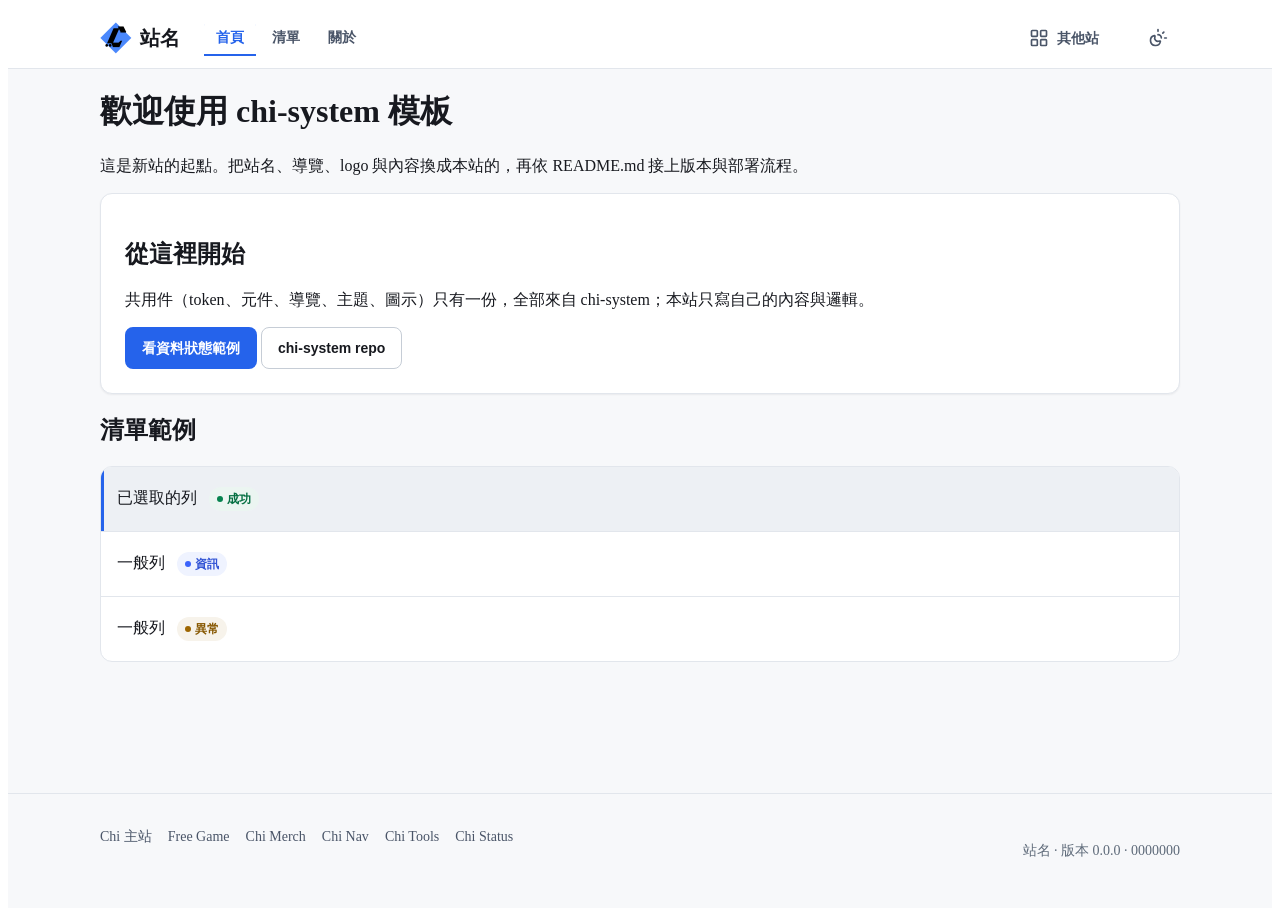
==== commit c89bf844: "feat: generate template navigation from sites registry" ====
--- a/template/index.html
+++ b/template/index.html
@@ -37,39 +37,40 @@
           <a class="chi-nav-link" href="/about">關於</a>
         </nav>
 
-        <!-- 3. 跨站導覽入口：由 sites.json 產生（以下六站為範例內容） -->
+<!-- CHI:SITES:NAV:START -->
         <details class="chi-header__sites">
           <summary class="chi-sites__button" aria-label="其他 Chi 網站">
             <svg class="chi-icon" aria-hidden="true"><use href="../icons.svg#layout-grid"></use></svg>
             <span>其他站</span>
           </summary>
           <div class="chi-sites__panel">
-            <a class="chi-sites__item" href="https://chi.qzz.io">
+            <a class="chi-sites__item" data-site-id="chi" href="https://chi.qzz.io/">
               <svg class="chi-icon" aria-hidden="true"><use href="../icons.svg#house"></use></svg>
-              <span><span class="chi-sites__name">Chi</span><br><span class="chi-sites__desc">個人站</span></span>
+              <span><span class="chi-sites__name">Chi 主站</span><br><span class="chi-sites__desc">Chi 的個人站：文章、moments 與音樂</span></span>
             </a>
-            <a class="chi-sites__item" href="https://fg.chi.qzz.io">
+            <a class="chi-sites__item" data-site-id="fg" href="https://fg.chi.qzz.io/">
               <svg class="chi-icon" aria-hidden="true"><use href="../icons.svg#gamepad-2"></use></svg>
-              <span><span class="chi-sites__name">Free Game</span><br><span class="chi-sites__desc">免費遊戲資訊</span></span>
+              <span><span class="chi-sites__name">Free Game</span><br><span class="chi-sites__desc">免費遊戲資訊、領取追蹤與通知</span></span>
             </a>
-            <a class="chi-sites__item" href="https://merch.chi.qzz.io">
+            <a class="chi-sites__item" data-site-id="merch" href="https://merch.chi.qzz.io/">
               <svg class="chi-icon" aria-hidden="true"><use href="../icons.svg#shopping-bag"></use></svg>
-              <span><span class="chi-sites__name">收藏</span><br><span class="chi-sites__desc">模型與收藏紀錄</span></span>
+              <span><span class="chi-sites__name">Chi Merch</span><br><span class="chi-sites__desc">1/8 模型收藏管理與追蹤</span></span>
             </a>
-            <a class="chi-sites__item" href="https://nav.chi.qzz.io">
+            <a class="chi-sites__item" data-site-id="nav" href="https://nav.chi.qzz.io/">
               <svg class="chi-icon" aria-hidden="true"><use href="../icons.svg#compass"></use></svg>
-              <span><span class="chi-sites__name">導覽</span><br><span class="chi-sites__desc">常用連結導覽</span></span>
+              <span><span class="chi-sites__name">Chi Nav</span><br><span class="chi-sites__desc">書籤整理與常用網站導覽</span></span>
             </a>
-            <a class="chi-sites__item" href="https://h.chi.qzz.io">
+            <a class="chi-sites__item" data-site-id="h" href="https://h.chi.qzz.io/">
               <svg class="chi-icon" aria-hidden="true"><use href="../icons.svg#wrench"></use></svg>
-              <span><span class="chi-sites__name">工具</span><br><span class="chi-sites__desc">實用小工具</span></span>
+              <span><span class="chi-sites__name">Chi Tools</span><br><span class="chi-sites__desc">小工具箱：碼錶、同步工具等</span></span>
             </a>
-            <a class="chi-sites__item" href="https://status.chi.qzz.io">
+            <a class="chi-sites__item" data-site-id="status" href="https://status.chi.qzz.io/">
               <svg class="chi-icon" aria-hidden="true"><use href="../icons.svg#activity"></use></svg>
-              <span><span class="chi-sites__name">狀態</span><br><span class="chi-sites__desc">服務狀態</span></span>
+              <span><span class="chi-sites__name">Chi Status</span><br><span class="chi-sites__desc">服務與網站可用性狀態監控</span></span>
             </a>
           </div>
         </details>
+        <!-- CHI:SITES:NAV:END -->
 
         <!-- 4. 主題切換按鈕（三態） -->
         <button class="chi-header__theme" type="button" data-chi-theme-toggle aria-label="切換主題（目前：跟隨系統）">
@@ -115,12 +116,12 @@
     <footer class="chi-footer">
       <div class="chi-footer__inner">
         <ul class="chi-footer__sites">
-          <li><a href="https://chi.qzz.io">Chi</a></li>
-          <li><a href="https://fg.chi.qzz.io">Free Game</a></li>
-          <li><a href="https://merch.chi.qzz.io">收藏</a></li>
-          <li><a href="https://nav.chi.qzz.io">導覽</a></li>
-          <li><a href="https://h.chi.qzz.io">工具</a></li>
-          <li><a href="https://status.chi.qzz.io">狀態</a></li>
+          <li><a data-site-id="chi" href="https://chi.qzz.io/">Chi 主站</a></li>
+          <li><a data-site-id="fg" href="https://fg.chi.qzz.io/">Free Game</a></li>
+          <li><a data-site-id="merch" href="https://merch.chi.qzz.io/">Chi Merch</a></li>
+          <li><a data-site-id="nav" href="https://nav.chi.qzz.io/">Chi Nav</a></li>
+          <li><a data-site-id="h" href="https://h.chi.qzz.io/">Chi Tools</a></li>
+          <li><a data-site-id="status" href="https://status.chi.qzz.io/">Chi Status</a></li>
         </ul>
         <!-- 頁尾版本識別：由建置期注入，與本站 version.json 同源（第 13 節）。以下為佔位值。 -->
         <p class="chi-footer__meta">站名 · 版本 0.0.0 · 0000000</p>
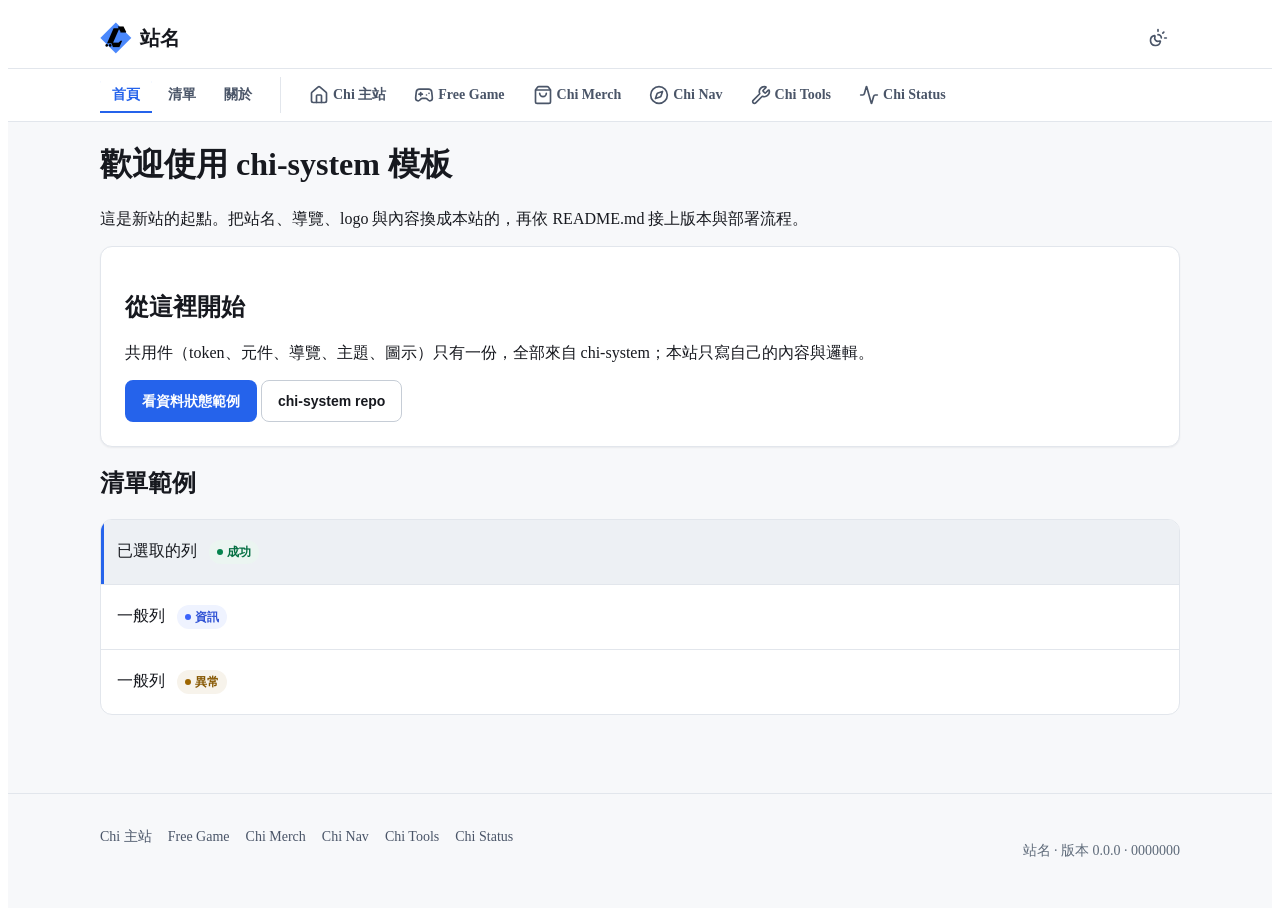
==== commit f205b119: "SYSTEM.md v1.21 / DESIGN.md v2.15：header 導覽移至副導覽列 - header 只放品牌＋主題＋本站操作；本站／跨站導覽移至 header 下方副導覽列 - ge" ====
--- a/template/index.html
+++ b/template/index.html
@@ -25,59 +25,40 @@
       <div class="chi-header__inner">
         <!-- 1. Logo + 站名，點擊回該站首頁 -->
         <a class="chi-header__brand" href="/">
-          <img class="chi-header__logo chi-header__logo--light" src="../logo/chi-b.png" alt="站名" width="32" height="32">
-          <img class="chi-header__logo chi-header__logo--dark" src="../logo/chi-w.png" alt="站名" width="32" height="32">
+          <img class="chi-header__logo chi-header__logo--light" src="../logo/chi-b.png" alt="Chi" width="32" height="32">
+          <img class="chi-header__logo chi-header__logo--dark" src="../logo/chi-w.png" alt="Chi" width="32" height="32">
           <span>站名</span>
         </a>
 
-        <!-- 2. 本站主要導覽：目前頁加 aria-current="page" -->
-        <nav class="chi-header__nav" aria-label="本站導覽">
-          <a class="chi-nav-link" href="/" aria-current="page">首頁</a>
-          <a class="chi-nav-link" href="/list">清單</a>
-          <a class="chi-nav-link" href="/about">關於</a>
-        </nav>
-
-<!-- CHI:SITES:NAV:START -->
-        <details class="chi-header__sites">
-          <summary class="chi-sites__button" aria-label="其他 Chi 網站">
-            <svg class="chi-icon" aria-hidden="true"><use href="../icons.svg#layout-grid"></use></svg>
-            <span>其他站</span>
-          </summary>
-          <div class="chi-sites__panel">
-            <a class="chi-sites__item" data-site-id="chi" href="https://chi.qzz.io/">
-              <svg class="chi-icon" aria-hidden="true"><use href="../icons.svg#house"></use></svg>
-              <span><span class="chi-sites__name">Chi 主站</span><br><span class="chi-sites__desc">Chi 的個人站：文章、moments 與音樂</span></span>
-            </a>
-            <a class="chi-sites__item" data-site-id="fg" href="https://fg.chi.qzz.io/">
-              <svg class="chi-icon" aria-hidden="true"><use href="../icons.svg#gamepad-2"></use></svg>
-              <span><span class="chi-sites__name">Free Game</span><br><span class="chi-sites__desc">免費遊戲資訊、領取追蹤與通知</span></span>
-            </a>
-            <a class="chi-sites__item" data-site-id="merch" href="https://merch.chi.qzz.io/">
-              <svg class="chi-icon" aria-hidden="true"><use href="../icons.svg#shopping-bag"></use></svg>
-              <span><span class="chi-sites__name">Chi Merch</span><br><span class="chi-sites__desc">1/8 模型收藏管理與追蹤</span></span>
-            </a>
-            <a class="chi-sites__item" data-site-id="nav" href="https://nav.chi.qzz.io/">
-              <svg class="chi-icon" aria-hidden="true"><use href="../icons.svg#compass"></use></svg>
-              <span><span class="chi-sites__name">Chi Nav</span><br><span class="chi-sites__desc">書籤整理與常用網站導覽</span></span>
-            </a>
-            <a class="chi-sites__item" data-site-id="h" href="https://h.chi.qzz.io/">
-              <svg class="chi-icon" aria-hidden="true"><use href="../icons.svg#wrench"></use></svg>
-              <span><span class="chi-sites__name">Chi Tools</span><br><span class="chi-sites__desc">小工具箱：碼錶、同步工具等</span></span>
-            </a>
-            <a class="chi-sites__item" data-site-id="status" href="https://status.chi.qzz.io/">
-              <svg class="chi-icon" aria-hidden="true"><use href="../icons.svg#activity"></use></svg>
-              <span><span class="chi-sites__name">Chi Status</span><br><span class="chi-sites__desc">服務與網站可用性狀態監控</span></span>
-            </a>
-          </div>
-        </details>
-        <!-- CHI:SITES:NAV:END -->
-
-        <!-- 4. 主題切換按鈕（三態） -->
-        <button class="chi-header__theme" type="button" data-chi-theme-toggle aria-label="切換主題（目前：跟隨系統）">
+        <!-- 2. 主題切換按鈕（三態，見 theme.js） -->
+        <button class="chi-header__theme" type="button" data-chi-theme-toggle aria-label="目前色彩模式：跟隨系統，點擊切換">
           <svg class="chi-icon" aria-hidden="true"><use href="../icons.svg#sun-moon"></use></svg>
         </button>
       </div>
     </header>
+
+    <!-- 副導覽列：導覽不進 header，放在 header 下方獨立一列（SYSTEM.md 第 8 節） -->
+    <nav class="chi-subnav" aria-label="網站導覽">
+      <div class="chi-subnav__inner">
+        <!-- 本站導覽：目前頁加 aria-current="page" -->
+        <div class="chi-subnav__group">
+          <a class="chi-nav-link" href="/" aria-current="page">首頁</a>
+          <a class="chi-nav-link" href="/list">清單</a>
+          <a class="chi-nav-link" href="/about">關於</a>
+        </div>
+        <span class="chi-subnav__divider" aria-hidden="true"></span>
+        <!-- CHI:SITES:NAV:START -->
+        <div class="chi-subnav__group">
+          <a class="chi-nav-link" data-site-id="chi" href="https://chi.qzz.io/"><svg class="chi-icon" aria-hidden="true"><use href="../icons.svg#house"></use></svg>Chi 主站</a>
+          <a class="chi-nav-link" data-site-id="fg" href="https://fg.chi.qzz.io/"><svg class="chi-icon" aria-hidden="true"><use href="../icons.svg#gamepad-2"></use></svg>Free Game</a>
+          <a class="chi-nav-link" data-site-id="merch" href="https://merch.chi.qzz.io/"><svg class="chi-icon" aria-hidden="true"><use href="../icons.svg#shopping-bag"></use></svg>Chi Merch</a>
+          <a class="chi-nav-link" data-site-id="nav" href="https://nav.chi.qzz.io/"><svg class="chi-icon" aria-hidden="true"><use href="../icons.svg#compass"></use></svg>Chi Nav</a>
+          <a class="chi-nav-link" data-site-id="h" href="https://h.chi.qzz.io/"><svg class="chi-icon" aria-hidden="true"><use href="../icons.svg#wrench"></use></svg>Chi Tools</a>
+          <a class="chi-nav-link" data-site-id="status" href="https://status.chi.qzz.io/"><svg class="chi-icon" aria-hidden="true"><use href="../icons.svg#activity"></use></svg>Chi Status</a>
+        </div>
+        <!-- CHI:SITES:NAV:END -->
+      </div>
+    </nav>
 
     <main class="chi-main">
       <div class="chi-container">
@@ -115,6 +96,7 @@
 
     <footer class="chi-footer">
       <div class="chi-footer__inner">
+<!-- CHI:SITES:FOOTER:START -->
         <ul class="chi-footer__sites">
           <li><a data-site-id="chi" href="https://chi.qzz.io/">Chi 主站</a></li>
           <li><a data-site-id="fg" href="https://fg.chi.qzz.io/">Free Game</a></li>
@@ -123,6 +105,7 @@
           <li><a data-site-id="h" href="https://h.chi.qzz.io/">Chi Tools</a></li>
           <li><a data-site-id="status" href="https://status.chi.qzz.io/">Chi Status</a></li>
         </ul>
+        <!-- CHI:SITES:FOOTER:END -->
         <!-- 頁尾版本識別：由建置期注入，與本站 version.json 同源（第 13 節）。以下為佔位值。 -->
         <p class="chi-footer__meta">站名 · 版本 0.0.0 · 0000000</p>
       </div>
--- a/components.css
+++ b/components.css
@@ -130,6 +130,24 @@
   filter: brightness(0.85);
 }
 
+/* 按鈕長短文字：手機版顯示短文字，桌面以上顯示完整文字。
+   用法：<span class="chi-btn__full">使用 Chi Auth 登入</span><span class="chi-btn__short">登入</span>。
+   header 固定 60px 不換行，完整文字在手機版會把整列撐出畫面時用（fg 站實證）。 */
+.chi-btn__full {
+  display: none;
+}
+
+/* chi-breakpoint: chi-breakpoint-md */
+@media (min-width: 768px) {
+  .chi-btn__full {
+    display: inline;
+  }
+
+  .chi-btn__short {
+    display: none;
+  }
+}
+
 /* disabled：降明度並移除互動提示（DESIGN.md 7.7） */
 .chi-btn:disabled {
   opacity: 0.5;
--- a/navigation.css
+++ b/navigation.css
@@ -1,8 +1,10 @@
-/* chi-system navigation.css — header、跨站導覽與頁尾（SYSTEM.md 第 8 節、第 15 節第 6 步）
+/* chi-system navigation.css — header、副導覽列與頁尾（SYSTEM.md 第 8 節、第 15 節第 6 步）
  *
- * Header 固定四段、順序一致（SYSTEM.md 第 8 節）：1. Logo + 站名、2. 本站主要導覽、
- * 3. 跨站導覽入口（由 sites.json 產生）、4. 主題切換按鈕。各站不得自製另一種版式。
- * 跨站導覽與頁尾連結一律由 sites.json 產生，各站程式裡不得再出現手寫的站點 URL 清單。
+ * Header 只放三樣、順序一致（SYSTEM.md 第 8 節）：1. Logo + 站名、2. 主題切換按鈕、
+ * 3. 本站操作（例如登入；沒有就不放）。導覽不進 header：本站導覽與跨站導覽放在
+ * header 下方獨立一列（.chi-subnav），手機版橫向捲動；沒有導覽的站直接省略副導覽列整段。
+ * 各站不得自製另一種版式。跨站導覽與頁尾連結一律由 sites.json 產生，各站程式裡
+ * 不得再出現手寫的站點 URL 清單。
  * 斷點依第 4 節：@media 寫字面 px 值，緊鄰上一行寫固定格式註解，不得用 CSS 變數。
  */
 
@@ -90,30 +92,11 @@
   display: none;
 }
 
-/* 2. 本站主要導覽 */
-/* 本站導覽：手機版橫向捲動，header、導覽與主要操作保持可用，不得整頁水平捲動 */
-.chi-header__nav {
-  display: flex;
+/* 導覽連結（副導覽列本站組與跨站組共用） */
+.chi-nav-link {
+  display: inline-flex;
   align-items: center;
   gap: var(--chi-space-1);
-  min-width: 0;
-  overflow-x: auto;
-  scrollbar-width: none;
-  flex: 1;
-}
-
-/* chi-breakpoint: chi-breakpoint-md */
-@media (min-width: 768px) {
-  .chi-header__nav {
-    flex: none;
-  }
-}
-
-.chi-header__nav::-webkit-scrollbar {
-  display: none;
-}
-
-.chi-nav-link {
   flex: none;
   padding: var(--chi-space-2) var(--chi-space-3);
   border-radius: var(--chi-radius-md);
@@ -141,115 +124,9 @@
   border-radius: var(--chi-radius-md) var(--chi-radius-md) 0 0;
 }
 
-/* 3. 跨站導覽入口：由 sites.json 產生；無 JS 時以 <details> 開合 */
-.chi-header__sites {
+/* 2. 主題切換按鈕（三態，見 theme.js）：margin-left: auto 把主題切換與本站操作推到右側 */
+.chi-header__theme {
   margin-left: auto;
-  position: relative;
-  flex: none;
-}
-
-.chi-sites__button {
-  display: inline-flex;
-  align-items: center;
-  gap: var(--chi-space-2);
-  min-height: var(--chi-size-touch-min);
-  padding: 0 var(--chi-space-3);
-  border: 1px solid transparent;
-  border-radius: var(--chi-radius-md);
-  background: none;
-  color: var(--chi-color-text-secondary);
-  font-family: var(--chi-font-sans);
-  font-size: var(--chi-font-size-label);
-  line-height: var(--chi-line-height-label);
-  font-weight: var(--chi-font-weight-label);
-  cursor: pointer;
-  list-style: none;
-  transition:
-    color var(--chi-duration),
-    background-color var(--chi-duration);
-}
-
-/* 手機版只留圖示，文字隱藏 */
-.chi-sites__button span {
-  display: none;
-}
-
-/* chi-breakpoint: chi-breakpoint-md */
-@media (min-width: 768px) {
-  .chi-sites__button span {
-    display: inline;
-  }
-}
-
-.chi-sites__button::-webkit-details-marker {
-  display: none;
-}
-
-.chi-sites__button:hover {
-  color: var(--chi-color-text-primary);
-  background-color: var(--chi-color-surface-sunken);
-}
-
-.chi-sites__panel {
-  position: absolute;
-  right: 0;
-  top: calc(100% + 8px);
-  width: min(300px, calc(100vw - 32px));
-  padding: var(--chi-space-2);
-  border: 1px solid var(--chi-color-border-subtle);
-  border-radius: var(--chi-radius-lg);
-  background-color: var(--chi-color-surface-raised);
-  box-shadow: var(--chi-shadow-raised);
-}
-
-.chi-sites__item {
-  display: flex;
-  align-items: center;
-  gap: var(--chi-space-3);
-  padding: var(--chi-space-2) var(--chi-space-3);
-  border-radius: var(--chi-radius-md);
-  color: var(--chi-color-text-secondary);
-  text-decoration: none;
-  transition: background-color var(--chi-duration);
-}
-
-.chi-sites__item:hover {
-  background-color: var(--chi-color-surface-sunken);
-  color: var(--chi-color-text-primary);
-}
-
-.chi-sites__item .chi-icon {
-  color: var(--chi-color-text-muted);
-}
-
-.chi-sites__name {
-  font-size: var(--chi-font-size-label);
-  line-height: var(--chi-line-height-label);
-  font-weight: var(--chi-font-weight-label);
-  color: var(--chi-color-text-primary);
-}
-
-.chi-sites__desc {
-  font-size: var(--chi-font-size-caption);
-  line-height: var(--chi-line-height-caption);
-  color: var(--chi-color-text-muted);
-  white-space: nowrap;
-  overflow: hidden;
-  text-overflow: ellipsis;
-}
-
-/* 目前所在站：accent 左標記加字重，不只靠顏色 */
-.chi-sites__item[aria-current="page"] {
-  box-shadow: inset 3px 0 0 var(--chi-color-accent);
-}
-
-.chi-sites__item[aria-current="page"] .chi-sites__name {
-  font-weight: 700;
-  color: var(--chi-color-accent);
-}
-
-/* 4. 主題切換按鈕（三態，見 theme.js） */
-.chi-header__theme {
   flex: none;
   display: inline-flex;
   align-items: center;
@@ -271,6 +148,50 @@
   background-color: var(--chi-color-surface-sunken);
 }
 
+/* ---------- 副導覽列 ---------- */
+/* header 下方獨立一列：本站導覽＋跨站導覽（跨站組由 sites.json 產生，圖示＋站名）。
+   手機版橫向捲動，不得整頁水平捲動；沒有導覽的站直接省略副導覽列整段。 */
+.chi-subnav {
+  background-color: var(--chi-color-surface);
+  border-bottom: 1px solid var(--chi-color-border-subtle);
+}
+
+.chi-subnav__inner {
+  max-width: var(--chi-layout-content-max);
+  margin: 0 auto;
+  padding: var(--chi-space-2) var(--chi-space-4);
+  display: flex;
+  align-items: center;
+  gap: var(--chi-space-4);
+  overflow-x: auto;
+  scrollbar-width: none;
+}
+
+/* chi-breakpoint: chi-breakpoint-md */
+@media (min-width: 768px) {
+  .chi-subnav__inner {
+    padding: var(--chi-space-2) var(--chi-space-5);
+  }
+}
+
+.chi-subnav__inner::-webkit-scrollbar {
+  display: none;
+}
+
+.chi-subnav__group {
+  display: flex;
+  align-items: center;
+  gap: var(--chi-space-1);
+  flex: none;
+}
+
+.chi-subnav__divider {
+  flex: none;
+  align-self: stretch;
+  width: 1px;
+  background-color: var(--chi-color-border-subtle);
+}
+
 /* ---------- 頁尾 ---------- */
 
 .chi-footer {
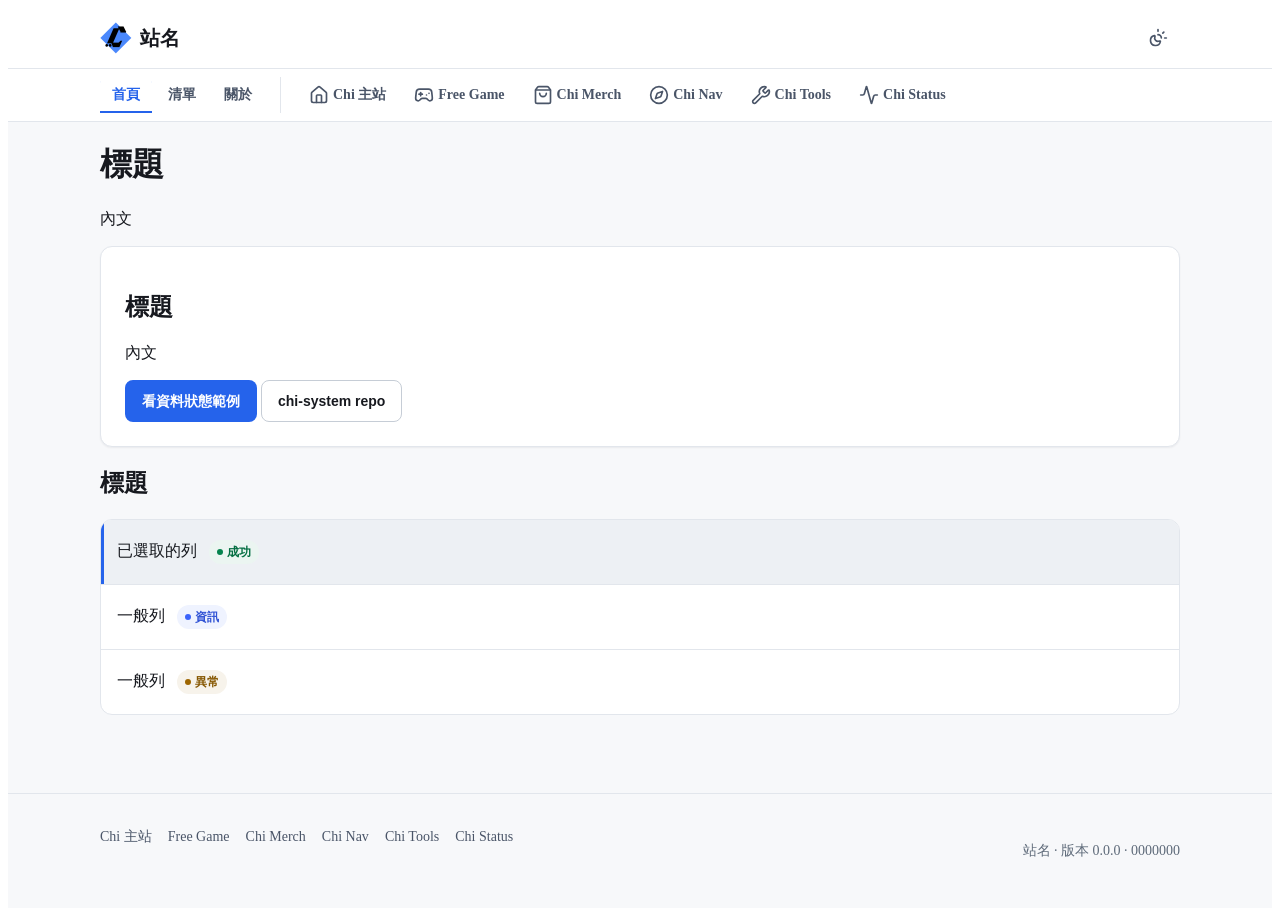
==== commit 766b13c7: "SYSTEM.md v1.24 / DESIGN.md v2.18：範本改回完全乾淨的佔位文字 - 範本與示範頁不放任何真實內容：標題寫「標題」、內文寫「內文」，品牌寫「站名」／「副標」，導覽寫「連結" ====
--- a/template/index.html
+++ b/template/index.html
@@ -13,7 +13,7 @@
   <meta charset="utf-8">
   <meta name="viewport" content="width=device-width, initial-scale=1">
   <meta name="color-scheme" content="light dark">
-  <title>站名</title>
+  <title>標題 — 站名</title>
   <script src="../theme.js"></script>
   <link rel="stylesheet" href="../tokens.css">
   <link rel="stylesheet" href="../components.css">
@@ -62,12 +62,12 @@
 
     <main class="chi-main">
       <div class="chi-container">
-        <h1>歡迎使用 chi-system 模板</h1>
-        <p>這是新站的起點。把站名、導覽、logo 與內容換成本站的，再依 README.md 接上版本與部署流程。</p>
+        <h1>標題</h1>
+        <p>內文</p>
 
         <section class="chi-card">
-          <h2>從這裡開始</h2>
-          <p>共用件（token、元件、導覽、主題、圖示）只有一份，全部來自 chi-system；本站只寫自己的內容與邏輯。</p>
+          <h2>標題</h2>
+          <p>內文</p>
           <div>
             <a class="chi-btn chi-btn--primary" href="./states.html">看資料狀態範例</a>
             <a class="chi-btn chi-btn--secondary" href="https://github.com/47tsai/chi-system">chi-system repo</a>
@@ -75,7 +75,7 @@
         </section>
 
         <section>
-          <h2>清單範例</h2>
+          <h2>標題</h2>
           <ul class="chi-list">
             <li class="chi-list__item" aria-selected="true">
               <span>已選取的列</span>
--- a/tokens.css
+++ b/tokens.css
@@ -135,6 +135,8 @@
   /* 版面（與寬度相關但非媒體查詢條件者，仍為一般 token，第 4 節） */
   --chi-layout-header-height: 60px;
   --chi-layout-content-max: 1080px;
+  --chi-layout-sidebar-width: 256px;
+  --chi-layout-sidebar-collapsed-width: 72px;
 
   /* 元件尺寸：舒適模式；觸控目標下限 44px，緊湊只縮間距與列高、不縮觸控目標 */
   --chi-size-control: 40px;
